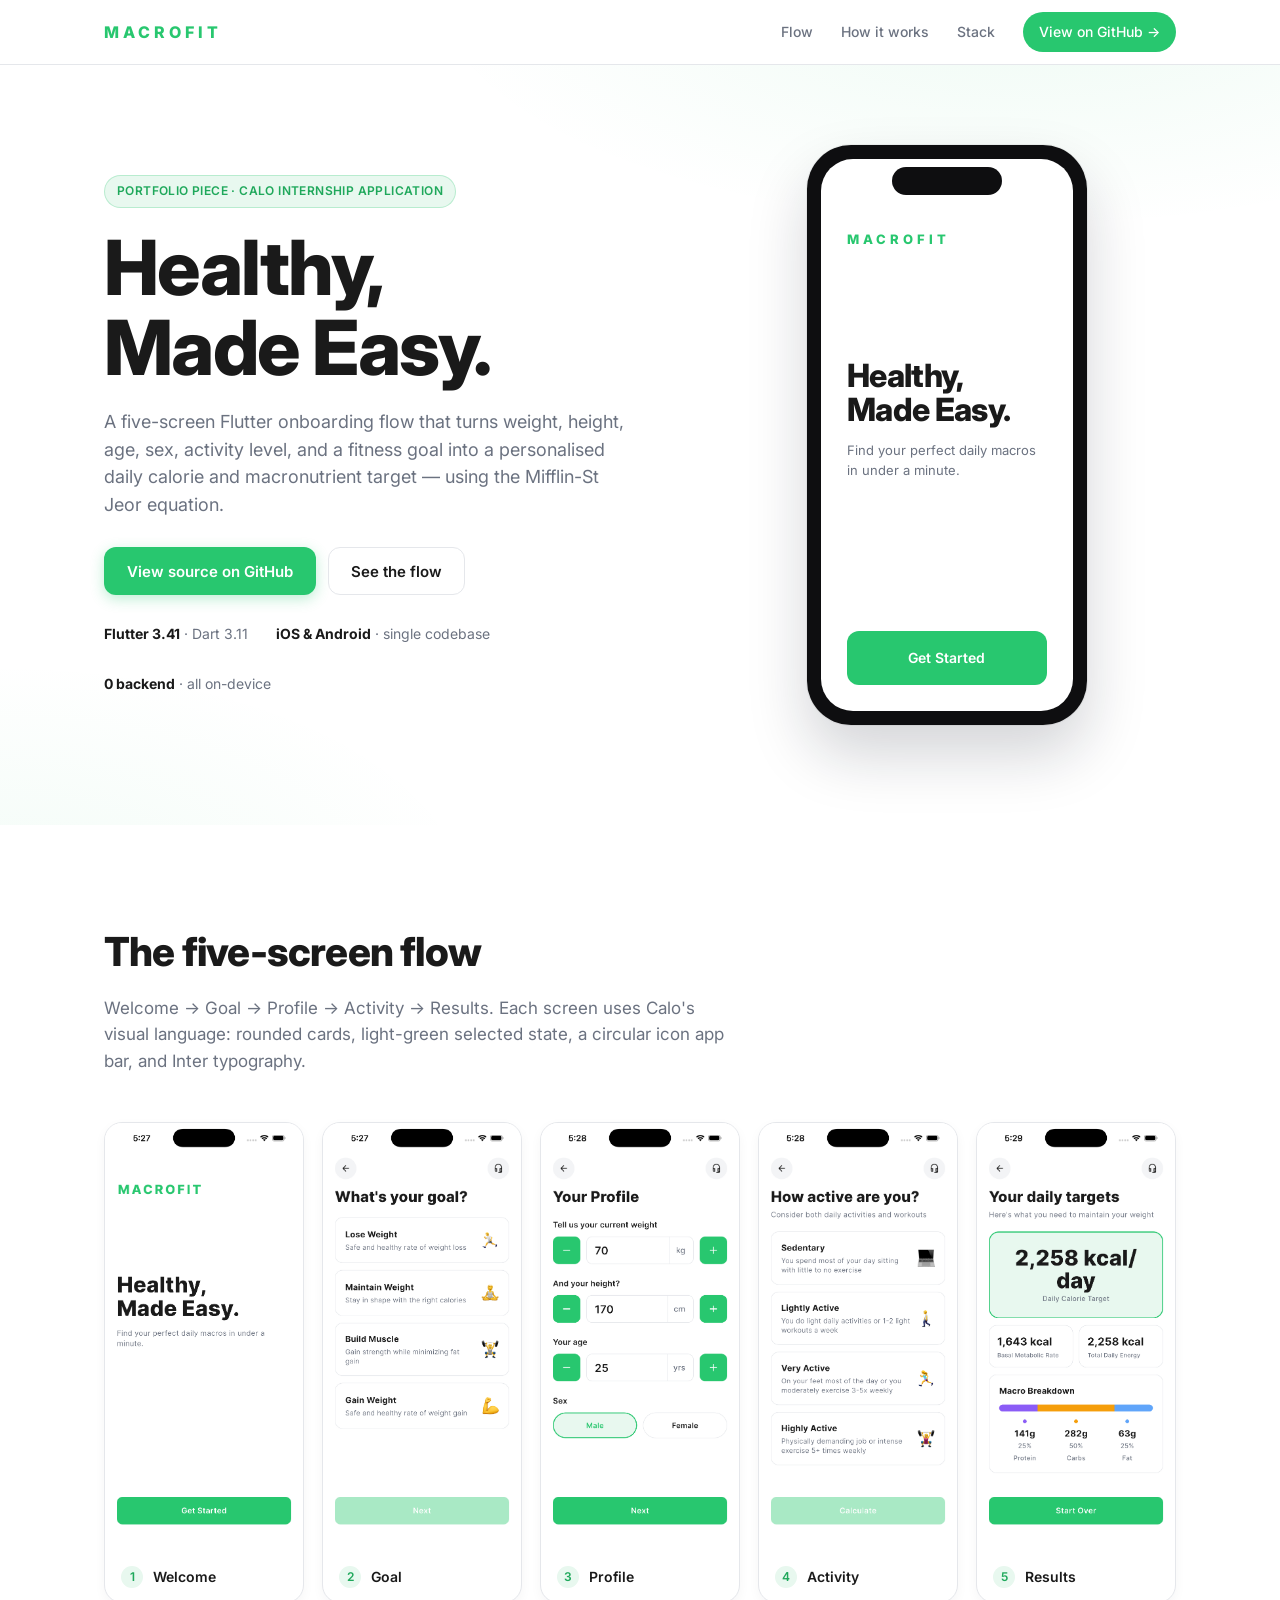
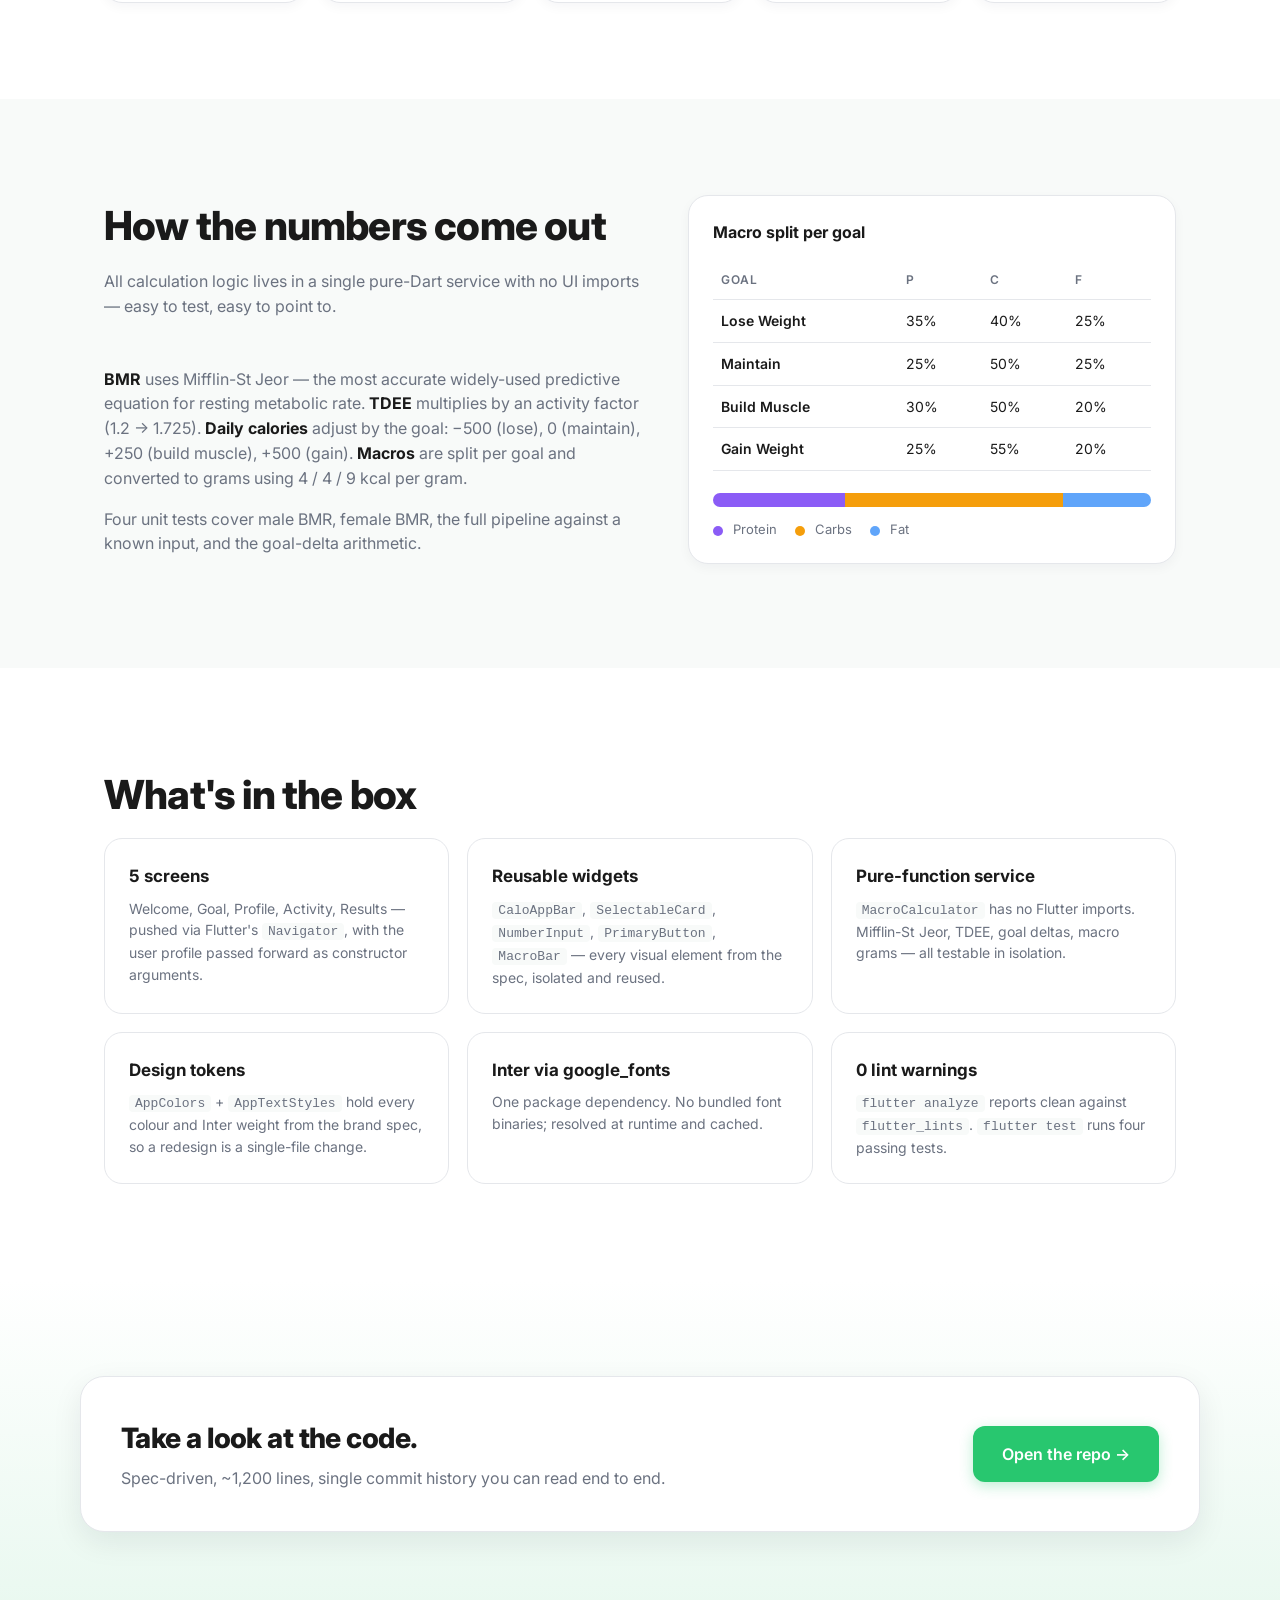
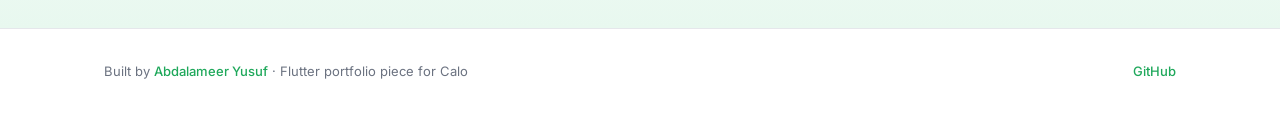
==== docs/index.html @ e85a2212 "Add SPEC, README, and landing page - SPEC.md: the original build brief (preserved alongside the impl" ====
<!doctype html>
<html lang="en">
<head>
  <meta charset="utf-8" />
  <meta name="viewport" content="width=device-width, initial-scale=1" />
  <title>MacroFit — a Calo-style macro calculator</title>
  <meta name="description" content="A Flutter portfolio piece for a Calo internship application. Five-screen onboarding flow that calculates daily calorie and macronutrient targets." />
  <meta property="og:title" content="MacroFit" />
  <meta property="og:description" content="A Calo-style macro calculator built in Flutter." />
  <meta property="og:type" content="website" />
  <link rel="preconnect" href="https://fonts.googleapis.com" />
  <link rel="preconnect" href="https://fonts.gstatic.com" crossorigin />
  <link href="https://fonts.googleapis.com/css2?family=Inter:wght@400;500;600;700;800&display=swap" rel="stylesheet" />
  <link rel="stylesheet" href="styles.css" />
</head>
<body>
  <header class="topbar">
    <div class="container topbar__inner">
      <a class="brand" href="#top">MACROFIT</a>
      <nav class="nav">
        <a href="#flow">Flow</a>
        <a href="#math">How it works</a>
        <a href="#stack">Stack</a>
        <a class="nav__cta" href="https://github.com/Abdalameeryusuf/macrofit" target="_blank" rel="noopener">View on GitHub →</a>
      </nav>
    </div>
  </header>

  <main id="top">
    <section class="hero">
      <div class="container hero__inner">
        <div class="hero__copy">
          <span class="eyebrow">Portfolio piece · Calo internship application</span>
          <h1>Healthy,<br/>Made&nbsp;Easy.</h1>
          <p class="lede">
            A five-screen Flutter onboarding flow that turns weight, height, age, sex, activity level, and a fitness goal into a personalised daily calorie and macronutrient target — using the Mifflin-St Jeor equation.
          </p>
          <div class="hero__ctas">
            <a class="btn btn--primary" href="https://github.com/Abdalameeryusuf/macrofit" target="_blank" rel="noopener">View source on GitHub</a>
            <a class="btn btn--ghost" href="#flow">See the flow</a>
          </div>
          <ul class="hero__meta">
            <li><strong>Flutter 3.41</strong> · Dart 3.11</li>
            <li><strong>iOS &amp; Android</strong> · single codebase</li>
            <li><strong>0 backend</strong> · all on-device</li>
          </ul>
        </div>
        <div class="hero__device" aria-hidden="true">
          <div class="device">
            <div class="device__notch"></div>
            <div class="device__screen">
              <div class="mock">
                <div class="mock__brand">MACROFIT</div>
                <div class="mock__title">Healthy,<br/>Made&nbsp;Easy.</div>
                <div class="mock__sub">Find your perfect daily macros in under a minute.</div>
                <div class="mock__cta">Get Started</div>
              </div>
            </div>
          </div>
        </div>
      </div>
    </section>

    <section id="flow" class="section">
      <div class="container">
        <h2 class="section__title">The five-screen flow</h2>
        <p class="section__sub">Welcome → Goal → Profile → Activity → Results. Each screen uses Calo's visual language: rounded cards, light-green selected state, a circular icon app bar, and Inter typography.</p>
        <div class="screens">
          <figure class="screen">
            <img src="../screenshots/welcome.png" alt="Welcome screen" loading="lazy" />
            <figcaption><span class="step">1</span> Welcome</figcaption>
          </figure>
          <figure class="screen">
            <img src="../screenshots/goal.png" alt="Goal selection screen" loading="lazy" />
            <figcaption><span class="step">2</span> Goal</figcaption>
          </figure>
          <figure class="screen">
            <img src="../screenshots/profile.png" alt="Profile inputs screen" loading="lazy" />
            <figcaption><span class="step">3</span> Profile</figcaption>
          </figure>
          <figure class="screen">
            <img src="../screenshots/activity.png" alt="Activity level screen" loading="lazy" />
            <figcaption><span class="step">4</span> Activity</figcaption>
          </figure>
          <figure class="screen">
            <img src="../screenshots/results.png" alt="Results screen showing daily targets" loading="lazy" />
            <figcaption><span class="step">5</span> Results</figcaption>
          </figure>
        </div>
      </div>
    </section>

    <section id="math" class="section section--alt">
      <div class="container math">
        <div>
          <h2 class="section__title">How the numbers come out</h2>
          <p class="section__sub">All calculation logic lives in a single pure-Dart service with no UI imports — easy to test, easy to point to.</p>
          <p>
            <strong>BMR</strong> uses Mifflin-St Jeor — the most accurate widely-used predictive equation for resting metabolic rate. <strong>TDEE</strong> multiplies by an activity factor (1.2 → 1.725). <strong>Daily calories</strong> adjust by the goal: −500 (lose), 0 (maintain), +250 (build muscle), +500 (gain). <strong>Macros</strong> are split per goal and converted to grams using 4 / 4 / 9 kcal per gram.
          </p>
          <p>
            Four unit tests cover male BMR, female BMR, the full pipeline against a known input, and the goal-delta arithmetic.
          </p>
        </div>
        <div class="card">
          <div class="card__title">Macro split per goal</div>
          <table class="splittable">
            <thead><tr><th>Goal</th><th>P</th><th>C</th><th>F</th></tr></thead>
            <tbody>
              <tr><td>Lose Weight</td><td>35%</td><td>40%</td><td>25%</td></tr>
              <tr><td>Maintain</td><td>25%</td><td>50%</td><td>25%</td></tr>
              <tr><td>Build Muscle</td><td>30%</td><td>50%</td><td>20%</td></tr>
              <tr><td>Gain Weight</td><td>25%</td><td>55%</td><td>20%</td></tr>
            </tbody>
          </table>
          <div class="bar" aria-hidden="true">
            <span style="width:30%; background:#8B5CF6"></span>
            <span style="width:50%; background:#F59E0B"></span>
            <span style="width:20%; background:#60A5FA"></span>
          </div>
          <div class="bar__legend">
            <span><i style="background:#8B5CF6"></i> Protein</span>
            <span><i style="background:#F59E0B"></i> Carbs</span>
            <span><i style="background:#60A5FA"></i> Fat</span>
          </div>
        </div>
      </div>
    </section>

    <section id="stack" class="section">
      <div class="container">
        <h2 class="section__title">What's in the box</h2>
        <div class="grid">
          <div class="tile">
            <h3>5 screens</h3>
            <p>Welcome, Goal, Profile, Activity, Results — pushed via Flutter's <code>Navigator</code>, with the user profile passed forward as constructor arguments.</p>
          </div>
          <div class="tile">
            <h3>Reusable widgets</h3>
            <p><code>CaloAppBar</code>, <code>SelectableCard</code>, <code>NumberInput</code>, <code>PrimaryButton</code>, <code>MacroBar</code> — every visual element from the spec, isolated and reused.</p>
          </div>
          <div class="tile">
            <h3>Pure-function service</h3>
            <p><code>MacroCalculator</code> has no Flutter imports. Mifflin-St Jeor, TDEE, goal deltas, macro grams — all testable in isolation.</p>
          </div>
          <div class="tile">
            <h3>Design tokens</h3>
            <p><code>AppColors</code> + <code>AppTextStyles</code> hold every colour and Inter weight from the brand spec, so a redesign is a single-file change.</p>
          </div>
          <div class="tile">
            <h3>Inter via google_fonts</h3>
            <p>One package dependency. No bundled font binaries; resolved at runtime and cached.</p>
          </div>
          <div class="tile">
            <h3>0 lint warnings</h3>
            <p><code>flutter analyze</code> reports clean against <code>flutter_lints</code>. <code>flutter test</code> runs four passing tests.</p>
          </div>
        </div>
      </div>
    </section>

    <section class="cta">
      <div class="container cta__inner">
        <div>
          <h2>Take a look at the code.</h2>
          <p>Spec-driven, ~1,200 lines, single commit history you can read end to end.</p>
        </div>
        <a class="btn btn--primary btn--large" href="https://github.com/Abdalameeryusuf/macrofit" target="_blank" rel="noopener">Open the repo →</a>
      </div>
    </section>
  </main>

  <footer class="footer">
    <div class="container footer__inner">
      <span>Built by <a href="mailto:abdalameeryusuf@gmail.com">Abdalameer Yusuf</a> · Flutter portfolio piece for Calo</span>
      <span><a href="https://github.com/Abdalameeryusuf/macrofit" target="_blank" rel="noopener">GitHub</a></span>
    </div>
  </footer>
</body>
</html>
---- docs/styles.css ----
:root {
  --green: #28C76F;
  --green-dark: #1FA85B;
  --tint: #E8F8EF;
  --bg: #FFFFFF;
  --bg-alt: #F8FAF9;
  --text: #1A1A1A;
  --muted: #6B7280;
  --border: #E5E7EB;
  --shadow: 0 10px 30px rgba(16, 24, 40, 0.08);
  --shadow-soft: 0 4px 12px rgba(16, 24, 40, 0.04);
}

* { box-sizing: border-box; }

html, body {
  margin: 0;
  padding: 0;
  background: var(--bg);
  color: var(--text);
  font-family: 'Inter', -apple-system, BlinkMacSystemFont, 'Segoe UI', sans-serif;
  font-size: 16px;
  line-height: 1.55;
  -webkit-font-smoothing: antialiased;
  -moz-osx-font-smoothing: grayscale;
}

a { color: inherit; text-decoration: none; }

img { max-width: 100%; display: block; }

.container {
  max-width: 1120px;
  margin: 0 auto;
  padding: 0 24px;
}

/* ---------- Top bar ---------- */
.topbar {
  position: sticky;
  top: 0;
  z-index: 50;
  background: rgba(255, 255, 255, 0.85);
  backdrop-filter: saturate(180%) blur(14px);
  -webkit-backdrop-filter: saturate(180%) blur(14px);
  border-bottom: 1px solid var(--border);
}

.topbar__inner {
  display: flex;
  align-items: center;
  justify-content: space-between;
  height: 64px;
}

.brand {
  font-weight: 800;
  letter-spacing: 4px;
  color: var(--green);
  font-size: 16px;
}

.nav {
  display: flex;
  align-items: center;
  gap: 28px;
}

.nav a {
  font-size: 14px;
  font-weight: 500;
  color: var(--muted);
  transition: color 0.15s ease;
}

.nav a:hover { color: var(--text); }

.nav__cta {
  background: var(--green);
  color: #fff !important;
  padding: 9px 16px;
  border-radius: 999px;
  font-weight: 600;
}

.nav__cta:hover { background: var(--green-dark); }

@media (max-width: 720px) {
  .nav a:not(.nav__cta) { display: none; }
}

/* ---------- Hero ---------- */
.hero {
  padding: 80px 0 100px;
  background:
    radial-gradient(1000px 400px at 80% -10%, rgba(40, 199, 111, 0.08), transparent 60%),
    radial-gradient(800px 400px at 0% 110%, rgba(40, 199, 111, 0.06), transparent 60%);
}

.hero__inner {
  display: grid;
  grid-template-columns: 1.2fr 1fr;
  gap: 64px;
  align-items: center;
}

.eyebrow {
  display: inline-block;
  background: var(--tint);
  color: var(--green-dark);
  border: 1px solid rgba(40, 199, 111, 0.25);
  padding: 6px 12px;
  border-radius: 999px;
  font-size: 12px;
  font-weight: 600;
  letter-spacing: 0.4px;
  text-transform: uppercase;
  margin-bottom: 20px;
}

.hero h1 {
  font-size: clamp(44px, 7vw, 76px);
  font-weight: 800;
  line-height: 1.05;
  letter-spacing: -0.02em;
  margin: 0 0 20px;
}

.lede {
  font-size: 18px;
  color: var(--muted);
  margin: 0 0 28px;
  max-width: 520px;
}

.hero__ctas {
  display: flex;
  gap: 12px;
  flex-wrap: wrap;
  margin-bottom: 28px;
}

.btn {
  display: inline-flex;
  align-items: center;
  justify-content: center;
  height: 48px;
  padding: 0 22px;
  border-radius: 12px;
  font-weight: 600;
  font-size: 15px;
  transition: all 0.15s ease;
  cursor: pointer;
  border: 1px solid transparent;
}

.btn--primary {
  background: var(--green);
  color: #fff !important;
  box-shadow: 0 4px 14px rgba(40, 199, 111, 0.3);
}

.btn--primary:hover {
  background: var(--green-dark);
  transform: translateY(-1px);
  box-shadow: 0 8px 20px rgba(40, 199, 111, 0.35);
}

.btn--ghost {
  background: transparent;
  color: var(--text);
  border: 1px solid var(--border);
}

.btn--ghost:hover { border-color: var(--text); }

.btn--large {
  height: 56px;
  padding: 0 28px;
  font-size: 16px;
}

.hero__meta {
  list-style: none;
  padding: 0;
  margin: 0;
  display: flex;
  flex-wrap: wrap;
  gap: 28px;
  font-size: 14px;
  color: var(--muted);
}

.hero__meta strong {
  color: var(--text);
  font-weight: 700;
}

/* ---------- Device mockup ---------- */
.hero__device {
  display: flex;
  justify-content: center;
}

.device {
  position: relative;
  width: 280px;
  height: 580px;
  background: #0E0E10;
  border-radius: 44px;
  padding: 14px;
  box-shadow: 0 30px 60px rgba(16, 24, 40, 0.18), 0 0 0 1px rgba(0, 0, 0, 0.05);
}

.device__notch {
  position: absolute;
  top: 22px;
  left: 50%;
  transform: translateX(-50%);
  width: 110px;
  height: 28px;
  background: #0E0E10;
  border-radius: 999px;
  z-index: 2;
}

.device__screen {
  width: 100%;
  height: 100%;
  background: var(--bg);
  border-radius: 32px;
  overflow: hidden;
  position: relative;
}

.mock {
  padding: 70px 26px 26px;
  height: 100%;
  display: flex;
  flex-direction: column;
}

.mock__brand {
  font-weight: 800;
  letter-spacing: 4px;
  color: var(--green);
  font-size: 13px;
  margin-bottom: 110px;
}

.mock__title {
  font-size: 32px;
  font-weight: 800;
  line-height: 1.05;
  letter-spacing: -0.02em;
  margin-bottom: 14px;
}

.mock__sub {
  color: var(--muted);
  font-size: 13px;
  margin-bottom: auto;
}

.mock__cta {
  background: var(--green);
  color: #fff;
  font-weight: 600;
  text-align: center;
  padding: 16px;
  border-radius: 12px;
  font-size: 14px;
}

@media (max-width: 880px) {
  .hero { padding: 56px 0 72px; }
  .hero__inner {
    grid-template-columns: 1fr;
    gap: 48px;
  }
  .hero__device { order: -1; }
  .device { transform: scale(0.85); }
}

/* ---------- Sections ---------- */
.section {
  padding: 96px 0;
}

.section--alt {
  background: var(--bg-alt);
}

.section__title {
  font-size: clamp(28px, 4vw, 40px);
  font-weight: 800;
  letter-spacing: -0.02em;
  margin: 0 0 12px;
}

.section__sub {
  color: var(--muted);
  font-size: 17px;
  max-width: 640px;
  margin: 0 0 48px;
}

/* ---------- Screens row ---------- */
.screens {
  display: grid;
  grid-template-columns: repeat(5, 1fr);
  gap: 18px;
}

.screen {
  margin: 0;
  background: var(--bg);
  border: 1px solid var(--border);
  border-radius: 18px;
  overflow: hidden;
  box-shadow: var(--shadow-soft);
  transition: transform 0.2s ease, box-shadow 0.2s ease;
}

.screen:hover {
  transform: translateY(-4px);
  box-shadow: var(--shadow);
}

.screen img {
  width: 100%;
  aspect-ratio: 9 / 19.5;
  object-fit: cover;
  background: var(--bg-alt);
}

.screen figcaption {
  padding: 14px 16px;
  display: flex;
  align-items: center;
  gap: 10px;
  font-weight: 600;
  font-size: 14px;
}

.step {
  width: 22px;
  height: 22px;
  border-radius: 999px;
  background: var(--tint);
  color: var(--green-dark);
  font-size: 12px;
  display: inline-flex;
  align-items: center;
  justify-content: center;
}

@media (max-width: 980px) {
  .screens { grid-template-columns: repeat(3, 1fr); }
}
@media (max-width: 600px) {
  .screens { grid-template-columns: repeat(2, 1fr); }
  .section { padding: 64px 0; }
}

/* ---------- Math section ---------- */
.math {
  display: grid;
  grid-template-columns: 1.1fr 1fr;
  gap: 48px;
  align-items: start;
}

.math p {
  color: var(--muted);
  font-size: 16px;
}

.math strong { color: var(--text); }

.card {
  background: var(--bg);
  border: 1px solid var(--border);
  border-radius: 20px;
  padding: 24px;
  box-shadow: var(--shadow-soft);
}

.card__title {
  font-weight: 700;
  margin-bottom: 16px;
}

.splittable {
  width: 100%;
  border-collapse: collapse;
  font-size: 14px;
  margin-bottom: 22px;
}

.splittable th,
.splittable td {
  padding: 10px 8px;
  text-align: left;
  border-bottom: 1px solid var(--border);
}

.splittable th {
  font-weight: 600;
  color: var(--muted);
  font-size: 12px;
  text-transform: uppercase;
  letter-spacing: 0.4px;
}

.splittable td:first-child { font-weight: 600; }

.bar {
  display: flex;
  height: 14px;
  border-radius: 999px;
  overflow: hidden;
  margin-bottom: 12px;
}

.bar span { display: block; height: 100%; }

.bar__legend {
  display: flex;
  gap: 18px;
  font-size: 13px;
  color: var(--muted);
  flex-wrap: wrap;
}

.bar__legend i {
  display: inline-block;
  width: 10px;
  height: 10px;
  border-radius: 999px;
  margin-right: 6px;
  vertical-align: middle;
}

@media (max-width: 880px) {
  .math { grid-template-columns: 1fr; }
}

/* ---------- Stack tiles ---------- */
.grid {
  display: grid;
  grid-template-columns: repeat(3, 1fr);
  gap: 18px;
}

.tile {
  background: var(--bg);
  border: 1px solid var(--border);
  border-radius: 18px;
  padding: 24px;
  transition: transform 0.15s ease, border-color 0.15s ease;
}

.tile:hover {
  transform: translateY(-2px);
  border-color: rgba(40, 199, 111, 0.35);
}

.tile h3 {
  margin: 0 0 8px;
  font-size: 17px;
  font-weight: 700;
}

.tile p {
  margin: 0;
  color: var(--muted);
  font-size: 14px;
  line-height: 1.55;
}

.tile code {
  background: var(--bg-alt);
  padding: 1px 6px;
  border-radius: 4px;
  font-size: 13px;
  font-family: 'SF Mono', Menlo, Consolas, monospace;
}

@media (max-width: 880px) {
  .grid { grid-template-columns: repeat(2, 1fr); }
}
@media (max-width: 540px) {
  .grid { grid-template-columns: 1fr; }
}

/* ---------- Final CTA ---------- */
.cta {
  padding: 96px 0;
  background: linear-gradient(180deg, transparent 0%, var(--tint) 100%);
}

.cta__inner {
  background: var(--bg);
  border: 1px solid var(--border);
  border-radius: 24px;
  padding: 40px;
  display: flex;
  align-items: center;
  justify-content: space-between;
  gap: 24px;
  flex-wrap: wrap;
  box-shadow: var(--shadow);
}

.cta h2 {
  font-size: 28px;
  font-weight: 800;
  margin: 0 0 6px;
  letter-spacing: -0.02em;
}

.cta p {
  color: var(--muted);
  margin: 0;
}

/* ---------- Footer ---------- */
.footer {
  padding: 32px 0 48px;
  border-top: 1px solid var(--border);
  background: var(--bg);
}

.footer__inner {
  display: flex;
  justify-content: space-between;
  font-size: 13px;
  color: var(--muted);
  flex-wrap: wrap;
  gap: 12px;
}

.footer a { color: var(--green-dark); font-weight: 500; }
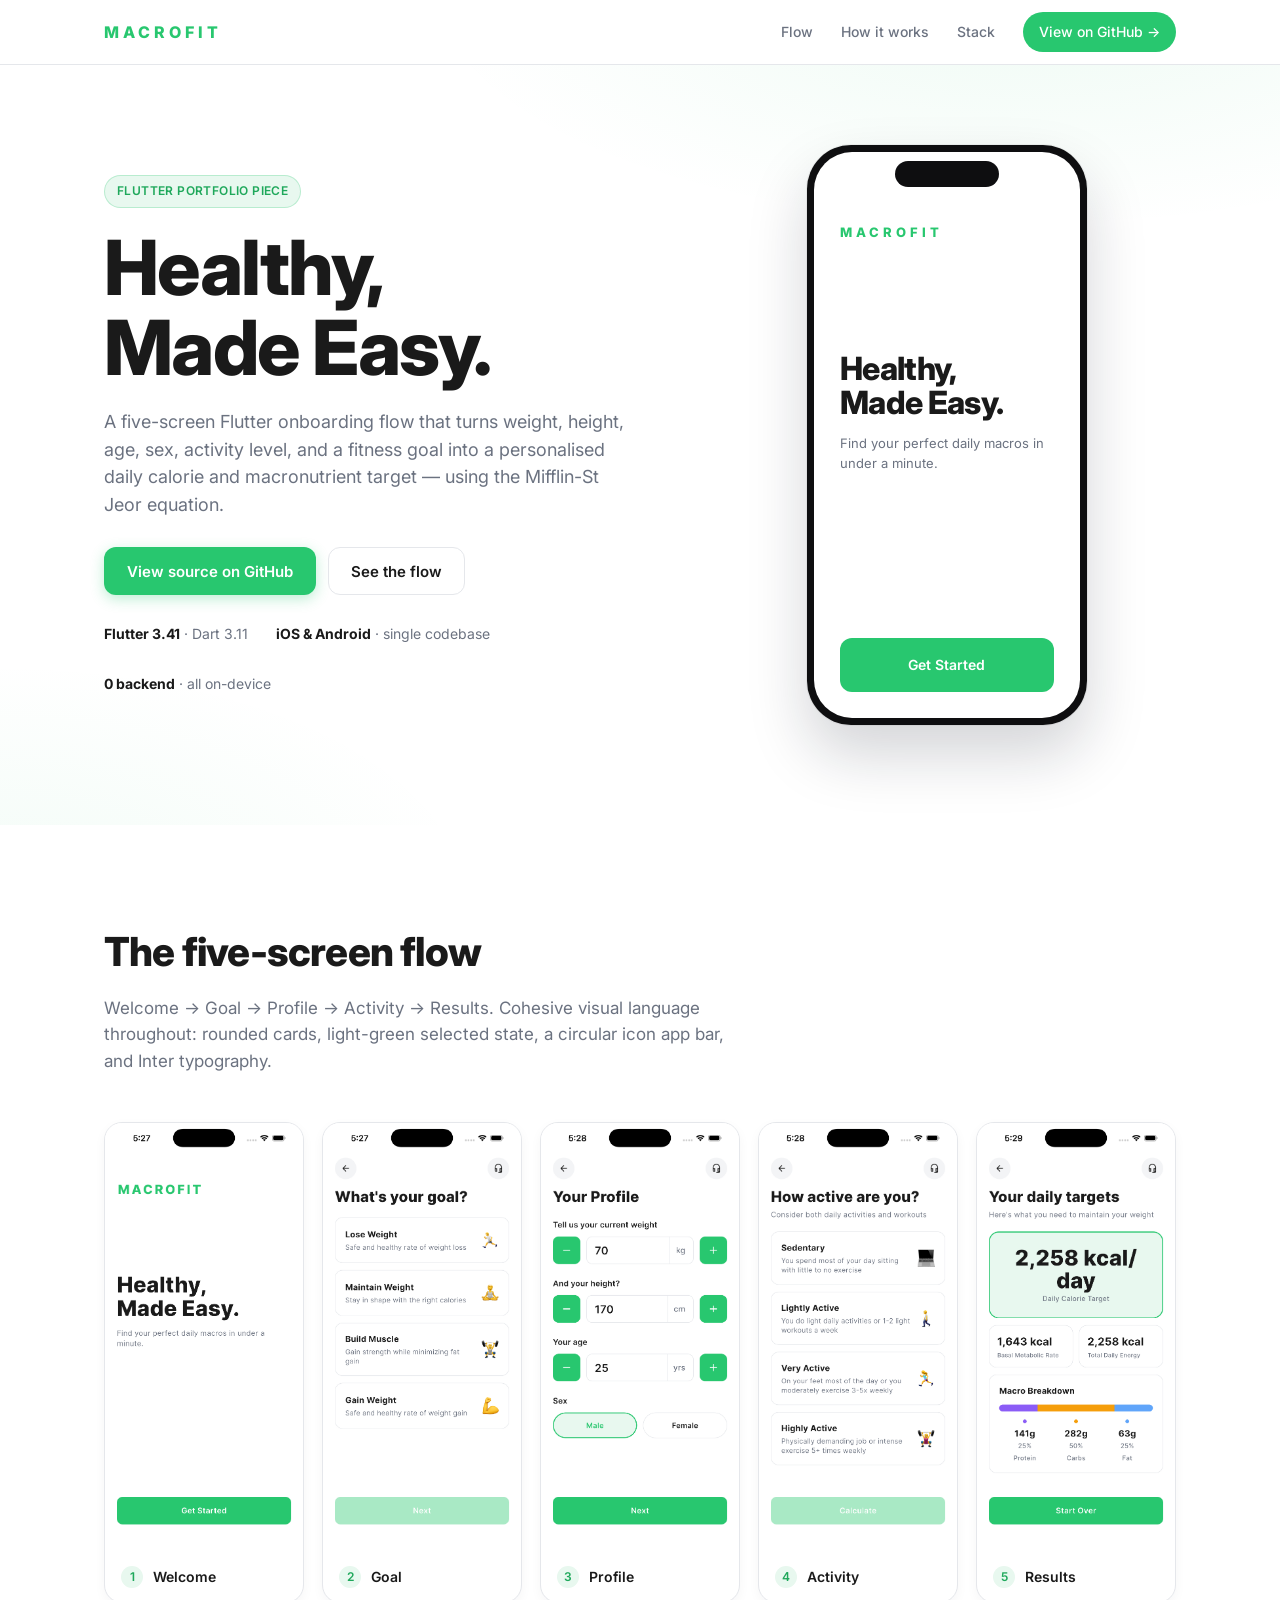
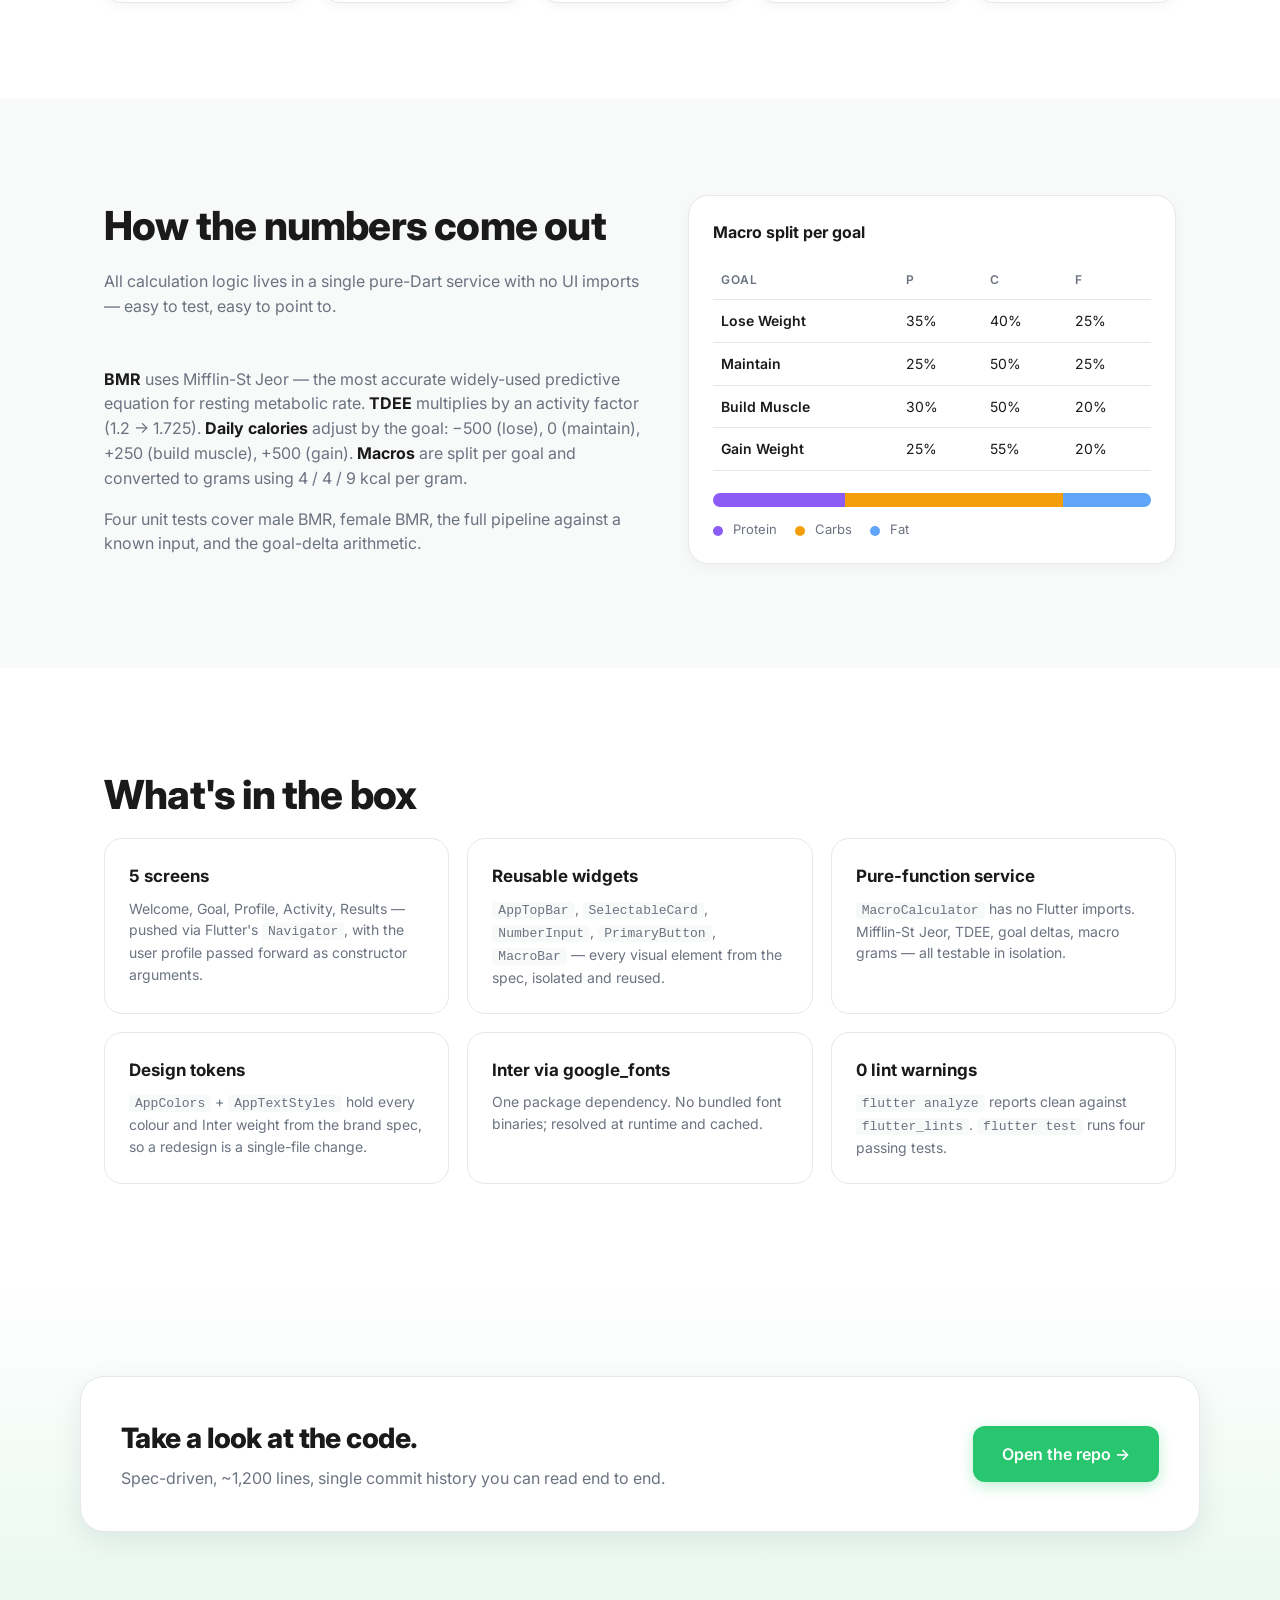
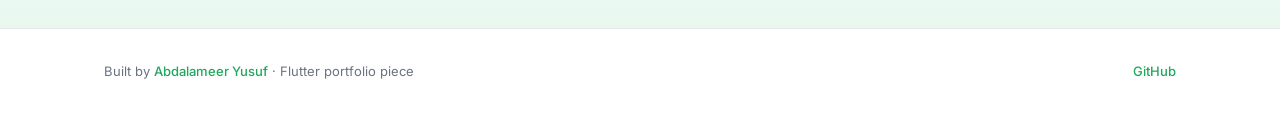
==== commit 780a18e7: "Reframe project as a generic Flutter portfolio piece - Rename CaloAppBar → AppTopBar (file: calo_app" ====
--- a/docs/index.html
+++ b/docs/index.html
@@ -3,10 +3,10 @@
 <head>
   <meta charset="utf-8" />
   <meta name="viewport" content="width=device-width, initial-scale=1" />
-  <title>MacroFit — a Calo-style macro calculator</title>
-  <meta name="description" content="A Flutter portfolio piece for a Calo internship application. Five-screen onboarding flow that calculates daily calorie and macronutrient targets." />
+  <title>MacroFit — a Flutter macro calculator</title>
+  <meta name="description" content="A Flutter portfolio piece. Five-screen onboarding flow that calculates daily calorie and macronutrient targets using the Mifflin-St Jeor equation." />
   <meta property="og:title" content="MacroFit" />
-  <meta property="og:description" content="A Calo-style macro calculator built in Flutter." />
+  <meta property="og:description" content="A Flutter macro calculator with a five-screen onboarding flow." />
   <meta property="og:type" content="website" />
   <link rel="preconnect" href="https://fonts.googleapis.com" />
   <link rel="preconnect" href="https://fonts.gstatic.com" crossorigin />
@@ -30,7 +30,7 @@
     <section class="hero">
       <div class="container hero__inner">
         <div class="hero__copy">
-          <span class="eyebrow">Portfolio piece · Calo internship application</span>
+          <span class="eyebrow">Flutter portfolio piece</span>
           <h1>Healthy,<br/>Made&nbsp;Easy.</h1>
           <p class="lede">
             A five-screen Flutter onboarding flow that turns weight, height, age, sex, activity level, and a fitness goal into a personalised daily calorie and macronutrient target — using the Mifflin-St Jeor equation.
@@ -64,26 +64,26 @@
     <section id="flow" class="section">
       <div class="container">
         <h2 class="section__title">The five-screen flow</h2>
-        <p class="section__sub">Welcome → Goal → Profile → Activity → Results. Each screen uses Calo's visual language: rounded cards, light-green selected state, a circular icon app bar, and Inter typography.</p>
+        <p class="section__sub">Welcome → Goal → Profile → Activity → Results. Cohesive visual language throughout: rounded cards, light-green selected state, a circular icon app bar, and Inter typography.</p>
         <div class="screens">
           <figure class="screen">
-            <img src="../screenshots/welcome.png" alt="Welcome screen" loading="lazy" />
+            <img src="screenshots/welcome.png" alt="Welcome screen" loading="lazy" />
             <figcaption><span class="step">1</span> Welcome</figcaption>
           </figure>
           <figure class="screen">
-            <img src="../screenshots/goal.png" alt="Goal selection screen" loading="lazy" />
+            <img src="screenshots/goal.png" alt="Goal selection screen" loading="lazy" />
             <figcaption><span class="step">2</span> Goal</figcaption>
           </figure>
           <figure class="screen">
-            <img src="../screenshots/profile.png" alt="Profile inputs screen" loading="lazy" />
+            <img src="screenshots/profile.png" alt="Profile inputs screen" loading="lazy" />
             <figcaption><span class="step">3</span> Profile</figcaption>
           </figure>
           <figure class="screen">
-            <img src="../screenshots/activity.png" alt="Activity level screen" loading="lazy" />
+            <img src="screenshots/activity.png" alt="Activity level screen" loading="lazy" />
             <figcaption><span class="step">4</span> Activity</figcaption>
           </figure>
           <figure class="screen">
-            <img src="../screenshots/results.png" alt="Results screen showing daily targets" loading="lazy" />
+            <img src="screenshots/results.png" alt="Results screen showing daily targets" loading="lazy" />
             <figcaption><span class="step">5</span> Results</figcaption>
           </figure>
         </div>
@@ -137,7 +137,7 @@
           </div>
           <div class="tile">
             <h3>Reusable widgets</h3>
-            <p><code>CaloAppBar</code>, <code>SelectableCard</code>, <code>NumberInput</code>, <code>PrimaryButton</code>, <code>MacroBar</code> — every visual element from the spec, isolated and reused.</p>
+            <p><code>AppTopBar</code>, <code>SelectableCard</code>, <code>NumberInput</code>, <code>PrimaryButton</code>, <code>MacroBar</code> — every visual element from the spec, isolated and reused.</p>
           </div>
           <div class="tile">
             <h3>Pure-function service</h3>
@@ -172,7 +172,7 @@
 
   <footer class="footer">
     <div class="container footer__inner">
-      <span>Built by <a href="mailto:abdalameeryusuf@gmail.com">Abdalameer Yusuf</a> · Flutter portfolio piece for Calo</span>
+      <span>Built by <a href="mailto:abdalameeryusuf@gmail.com">Abdalameer Yusuf</a> · Flutter portfolio piece</span>
       <span><a href="https://github.com/Abdalameeryusuf/macrofit" target="_blank" rel="noopener">GitHub</a></span>
     </div>
   </footer>
--- a/docs/styles.css
+++ b/docs/styles.css
@@ -208,17 +208,17 @@
   height: 580px;
   background: #0E0E10;
   border-radius: 44px;
-  padding: 14px;
+  padding: 7px;
   box-shadow: 0 30px 60px rgba(16, 24, 40, 0.18), 0 0 0 1px rgba(0, 0, 0, 0.05);
 }
 
 .device__notch {
   position: absolute;
-  top: 22px;
+  top: 16px;
   left: 50%;
   transform: translateX(-50%);
-  width: 110px;
-  height: 28px;
+  width: 104px;
+  height: 26px;
   background: #0E0E10;
   border-radius: 999px;
   z-index: 2;
@@ -228,7 +228,7 @@
   width: 100%;
   height: 100%;
   background: var(--bg);
-  border-radius: 32px;
+  border-radius: 38px;
   overflow: hidden;
   position: relative;
 }
